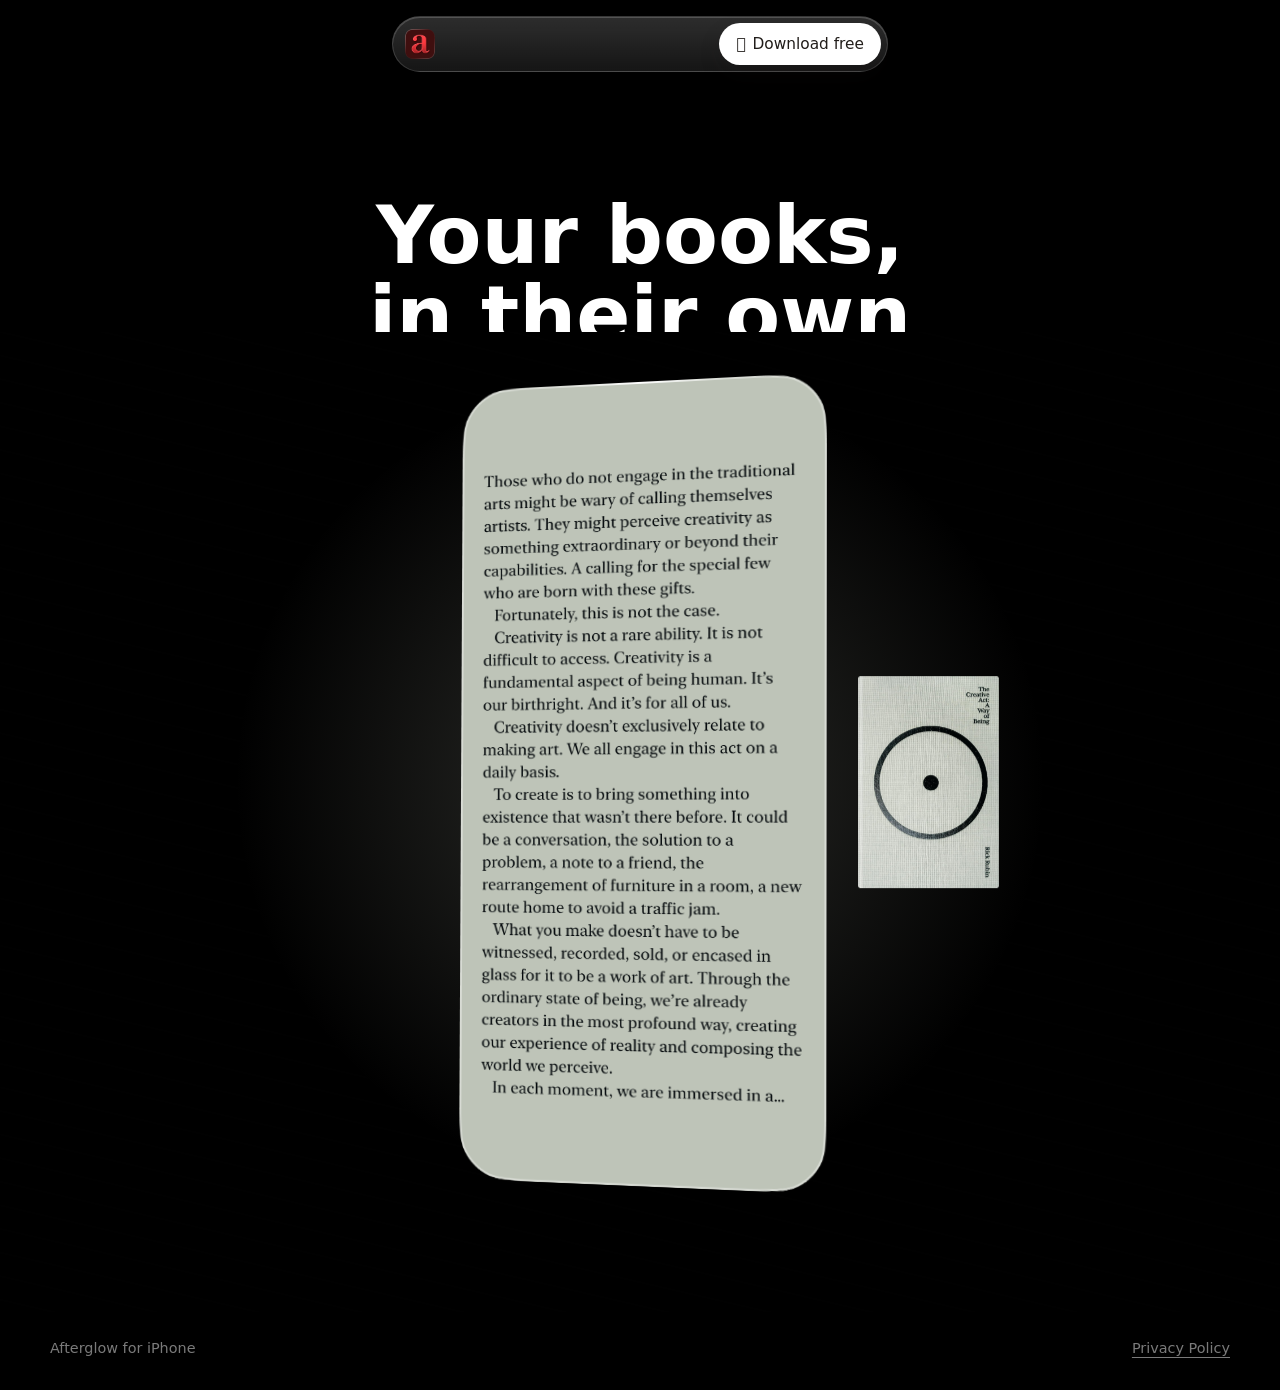
==== index.html @ 4fe456e9 "added some books" ====
<!doctype html>
<html lang="en">
  <head>
    <meta charset="utf-8">
    <meta name="viewport" content="width=device-width, initial-scale=1">
    <meta name="theme-color" content="#000000">
    <meta
      name="description"
      content="Afterglow is a private, native iOS EPUB reading app built for calm, focused reading."
    >
    <meta property="og:title" content="Afterglow">
    <meta
      property="og:description"
      content="A private, native iOS EPUB reader for calm, focused reading."
    >
    <meta property="og:type" content="website">
    <title>Afterglow - Download</title>
    <link rel="icon" href="/favicon/favicon.ico" sizes="any">
    <link rel="icon" href="/favicon/favicon.svg" type="image/svg+xml">
    <link rel="icon" href="/favicon/favicon-96x96.png" type="image/png" sizes="96x96">
    <link rel="apple-touch-icon" href="/favicon/apple-touch-icon.png">
    <link rel="manifest" href="/favicon/site.webmanifest">
    <link rel="preconnect" href="https://apps.apple.com">
    <link rel="stylesheet" href="styles.css">
  </head>
  <body class="temp-site">
    <main aria-label="Afterglow">
      <nav class="hero-tab" aria-label="Afterglow">
        <a class="hero-tab-icon" href="/" aria-label="Afterglow home">
          <img src="appicon.webp" alt="">
        </a>
        <a class="header-download hero-tab-download" href="https://apps.apple.com/us/app/afterglow-epub-reader/id6767642581" aria-label="Download Afterglow on the App Store">
          <span aria-hidden="true"></span>
          <span>Download free</span>
        </a>
      </nav>
      <section class="temp-main" aria-label="Download Afterglow">
        <div class="temp-app-lockup">
          <h1 class="temp-headline">Your books, in their own light.</h1>
          <p class="temp-subtitle">Afterglow shapes the reading atmosphere for each book, making stories feel distinct, tangible, and easier to return to.</p>
        </div>
      </section>

      <section class="reader-showcase" aria-label="Reading themes" data-reader-showcase>
        <div class="showcase-visual">
          <div class="device-aura" aria-hidden="true"></div>

          <div class="reader-device" data-reader-device></div>
          <div class="book-rail" aria-hidden="true" data-book-rail></div>
        </div>
      </section>
    </main>

    <footer class="site-footer temp-footer">
      <span>Afterglow for iPhone</span>
      <a href="privacy.html">Privacy Policy</a>
    </footer>
    <script src="books/catalog.js" defer></script>
    <script src="script.js" defer></script>
  </body>
</html>
---- styles.css ----
:root {
  color-scheme: light;
  --ink: #211d1a;
  --muted: #74685f;
  --paper: #fffaf1;
  --shell: color-mix(in srgb, #001c4a 78%, #000 22%);
  --page-fade-start: 760px;
  --page-fade-end: 1120px;
  --device-glow: rgb(97 135 210);
  --device-glow-soft: rgb(97 135 210 / 22%);
  --device-glow-core: rgb(97 135 210 / 32%);
  --site-ink: #fbf7ef;
  --site-muted: rgb(251 247 239 / 72%);
  --site-accent: #f0b878;
  --chrome-bg: rgb(31 27 39 / 46%);
  --chrome-border: rgb(255 255 255 / 18%);
  --chrome-shadow: rgb(0 0 0 / 28%);
  --brand-mark-bg: #c36f47;
  --line: rgb(54 44 35 / 14%);
  --accent: #c75f3a;
  --accent-2: #2f766d;
  --shadow: 0 28px 80px rgb(66 44 24 / 18%);
  --radius-ios: 46px;
  font-family:
    Inter, ui-sans-serif, system-ui, -apple-system, BlinkMacSystemFont, "SF Pro Display",
    "Segoe UI", sans-serif;
}

* {
  box-sizing: border-box;
}

html {
  min-width: 320px;
  background: #000;
}

body {
  min-height: 100vh;
  margin: 0;
  color: var(--site-ink);
  background:
    linear-gradient(
      180deg,
      var(--shell) 0,
      color-mix(in srgb, var(--shell) 86%, #000 14%) var(--page-fade-start),
      #000 var(--page-fade-end),
      #000 100%
    );
  transition: color 320ms ease;
}

a {
  color: inherit;
  text-decoration: none;
}

.page-shell {
  width: min(1180px, calc(100% - 32px));
  min-height: 100vh;
  margin: 0 auto;
  padding: 22px 0 28px;
}

.site-header {
  position: sticky;
  top: 16px;
  z-index: 20;
  display: flex;
  align-items: center;
  justify-content: space-between;
  width: min(620px, 100%);
  min-height: 58px;
  margin: 0 auto;
  padding: 6px 7px 6px 9px;
  border: 1px solid var(--chrome-border);
  border-radius: 999px;
  background:
    linear-gradient(180deg, rgb(255 255 255 / 18%), rgb(255 255 255 / 5%)),
    var(--chrome-bg);
  box-shadow:
    0 18px 48px var(--chrome-shadow),
    inset 0 1px 0 rgb(255 255 255 / 38%);
  transition: background-color 320ms ease, border-color 320ms ease, box-shadow 320ms ease;
  -webkit-backdrop-filter: blur(26px) saturate(1.35);
  backdrop-filter: blur(26px) saturate(1.35);
}

.brand,
.header-download,
.app-store-button {
  display: inline-flex;
  align-items: center;
}

.brand {
  display: grid;
  width: 38px;
  height: 38px;
  place-items: center;
  border-radius: 0;
}

.brand-logo {
  display: block;
  width: 24px;
  height: auto;
}

.header-download {
  gap: 7px;
  min-height: 42px;
  padding: 0 17px;
  border-radius: 999px;
  color: #211d1a;
  font-size: 0.96rem;
  font-weight: 500;
  background: #fff;
  box-shadow: 0 10px 22px rgb(33 29 26 / 14%);
}

.hero {
  display: grid;
  grid-template-columns: 1fr;
  justify-items: center;
  gap: clamp(54px, 8vw, 92px);
  min-height: calc(100vh - 96px);
  padding: clamp(58px, 9vh, 96px) 0 0;
  text-align: center;
}

.device-stage {
  position: relative;
  display: grid;
  isolation: isolate;
  width: min(960px, 100%);
  min-height: clamp(620px, 64vw, 780px);
  margin-bottom: clamp(26px, 5vw, 78px);
  place-items: start center;
  cursor: default;
  -webkit-user-select: none;
  user-select: none;
}

.phone-shadow {
  display: none;
}

.phone {
  position: relative;
  z-index: 2;
  width: min(430px, 84vw);
  aspect-ratio: 0.49;
  padding: 4px;
  border: 1px solid rgb(255 255 255 / 76%);
  border-radius: calc(var(--radius-ios) + 4px);
  background:
    linear-gradient(140deg, rgb(255 255 255 / 14%), rgb(255 255 255 / 30%)),
    linear-gradient(145deg, rgb(69 56 47 / 5%), rgb(255 255 255 / 40%));
  box-shadow: var(--shadow), inset 0 0 0 1px rgb(255 255 255 / 40%);
  cursor: default;
  -webkit-user-select: none;
  user-select: none;
}

.phone::before {
  position: absolute;
  top: 18px;
  left: 50%;
  z-index: 3;
  width: 94px;
  height: 27px;
  border-radius: 999px;
  background: rgb(24 22 21 / 0%);
  content: "";
  transform: translateX(-50%);
}

.phone-glass {
  position: relative;
  display: flex;
  flex-direction: column;
  height: 100%;
  overflow: hidden;
  border-radius: var(--radius-ios);
  background: var(--reader-bg, #001c4a);
  box-shadow: inset 0 0 0 1px rgb(54 44 35 / 10%);
  transition: background-color 320ms ease;
}

.reader-text p,
.site-footer p {
  margin: 0;
}

.reader-text {
  position: relative;
  min-height: 100%;
}

.reader-text p {
  position: absolute;
  inset: 70px 25px 80px;
  color: var(--reader-ink, #8fb9ff);
  font-family: ui-serif, Georgia, "Times New Roman", serif;
  font-size: .95rem;
  line-height: 1.7;
  transition: color 320ms ease;
  backface-visibility: hidden;
  will-change: opacity, transform, filter;
}

.reader-text .word {
  display: inline-block;
  white-space: nowrap;
}

.reader-text p.is-initial .word {
  opacity: 0;
  animation: wordFade 560ms cubic-bezier(0.2, 0.7, 0.2, 1) forwards;
}

.book-cover {
  position: absolute;
  right: -62px;
  bottom: -24px;
  z-index: 4;
  display: flex;
  flex-direction: column;
  justify-content: flex-end;
  width: 180px;
  aspect-ratio: 0.68;
  overflow: hidden;
  border-radius: 0;
  background:
    var(--cover-image, none) center / cover no-repeat,
    var(--cover-bg, #c9663d);
  box-shadow: 0 18px 38px rgb(41 31 25 / 36%);
  opacity: 0.98;
  transform: translate3d(0, 0, 0) scale(1);
  transform-origin: 50% 100%;
  filter: blur(0);
  backface-visibility: hidden;
  cursor: default;
  pointer-events: none;
  will-change: transform, opacity, filter;
  -webkit-user-select: none;
  user-select: none;
}

.cover-shine {
  position: absolute;
  inset: 0;
  background: rgb(255 255 255 / 10%);
  pointer-events: none;
}

.hero-copy {
  display: grid;
  justify-items: center;
  max-width: 610px;
}

h1 {
  max-width: 11ch;
  margin: 0;
  font-size: clamp(4rem, 8vw, 7.4rem);
  font-weight: 600;
  line-height: 0.9;
  letter-spacing: 0;
}

.hero-deck {
  max-width: 34rem;
  margin: 24px 0 0;
  color: var(--site-muted);
  font-size: clamp(1.08rem, 1.8vw, 1.24rem);
  line-height: 1.55;
}

.download-panel {
  display: flex;
  align-items: center;
  justify-content: center;
  max-width: 460px;
  margin-top: 28px;
}

.download-actions {
  display: flex;
  flex-wrap: wrap;
  align-items: center;
  justify-content: center;
  gap: 12px;
  min-width: 0;
}

.app-store-button {
  gap: 11px;
  min-height: 58px;
  padding: 0 18px;
  border-radius: 16px;
  color: #fffaf1;
  background: #211d1a;
  box-shadow: 0 12px 26px rgb(33 29 26 / 18%);
}

.app-store-button .apple {
  font-size: 1.7rem;
  line-height: 1;
}

.app-store-button small {
  display: block;
  color: rgb(255 250 241 / 74%);
  font-size: 0.68rem;
  font-weight: 600;
  line-height: 1;
}

.app-store-button span:last-child {
  font-size: 1.15rem;
  font-weight: 600;
  line-height: 1.08;
}

.faq {
  width: min(640px, 100%);
  margin: 0 auto;
  padding: clamp(128px, 16vw, 196px) 0 clamp(64px, 9vw, 104px);
}

.faq-heading {
  margin-bottom: clamp(28px, 4vw, 42px);
  text-align: center;
}

.faq h2 {
  max-width: none;
  margin: 0;
  color: var(--site-ink);
  font-size: clamp(3.1rem, 6vw, 4.35rem);
  font-weight: 400;
  line-height: 1;
  letter-spacing: 0;
}

.faq-list {
  display: grid;
}

.faq-list details {
  border-top: 1px solid color-mix(in srgb, var(--site-ink) 16%, transparent);
  overflow: hidden;
}

.faq-list details:last-child {
  border-bottom: 1px solid color-mix(in srgb, var(--site-ink) 16%, transparent);
}

.faq-list summary {
  position: relative;
  display: flex;
  align-items: center;
  min-height: 72px;
  padding: 20px 46px 20px 0;
  color: var(--site-ink);
  font-size: clamp(1.22rem, 2vw, 1.56rem);
  font-weight: 400;
  line-height: 1.2;
  cursor: pointer;
  list-style: none;
}

.faq-list summary::-webkit-details-marker {
  display: none;
}

.faq-list summary:focus-visible {
  outline: 2px solid var(--site-accent);
  outline-offset: 4px;
}

.faq-list summary::after {
  position: absolute;
  right: 2px;
  width: 9px;
  height: 9px;
  border-right: 1.5px solid currentColor;
  border-bottom: 1.5px solid currentColor;
  content: "";
  opacity: 0.58;
  transform: translateY(-1px) rotate(-45deg);
  transition: transform 180ms ease;
}

.faq-list details[open] summary::after {
  transform: translateY(-4px) rotate(45deg);
}

.faq-list details p {
  max-width: 64ch;
  margin: 0;
  padding: 0 46px 24px 0;
  color: var(--site-muted);
  font-size: 1rem;
  line-height: 1.6;
}

.qr-section {
  display: grid;
  place-items: center;
  padding: clamp(72px, 11vw, 126px) 0 clamp(82px, 12vw, 144px);
}

.qr-code {
  display: block;
  width: min(220px, 58vw);
  height: auto;
  padding: 12px;
  border-radius: 24px;
  background: #fff;
  box-shadow: 0 24px 70px rgb(0 0 0 / 42%);
}

.site-footer {
  display: flex;
  justify-content: space-between;
  gap: 16px;
  padding: 12px 0 0;
  color: var(--site-muted);
  font-size: 0.9rem;
}

.site-footer a {
  text-decoration: underline;
  text-underline-offset: 4px;
}

.temp-site {
  --showcase-bg: #f5d928;
  --showcase-ink: #092f49;
  --showcase-muted: rgb(9 47 73 / 66%);
  --reader-bg: #f7df42;
  --reader-ink: #0b2f46;
  --theme-glow: #b3c2a6;
  --site-muted: rgb(251 247 239 / 62%);
  min-height: 100vh;
  color: var(--site-ink);
  background: #000;
}

.temp-main {
  display: grid;
  position: relative;
  min-height: 100svh;
  overflow: hidden;
  place-items: start center;
}

.temp-app-lockup {
  position: relative;
  display: grid;
  justify-items: center;
  padding: clamp(164px, 21.5vh, 218px) 24px 0;
}

.hero-tab {
  position: sticky;
  top: 16px;
  z-index: 30;
  display: flex;
  align-items: center;
  justify-content: space-between;
  width: min(496px, calc(100% - 32px));
  min-height: 54px;
  margin: 16px auto -70px;
  padding: 6px;
  border: 1px solid rgb(255 255 255 / 14%);
  border-radius: 999px;
  background:
    linear-gradient(180deg, rgb(255 255 255 / 13%), rgb(255 255 255 / 3%)),
    rgb(22 22 22 / 68%);
  box-shadow:
    0 12px 34px rgb(0 0 0 / 26%),
    inset 0 1px 0 rgb(255 255 255 / 18%);
  -webkit-backdrop-filter: blur(24px) saturate(1.35);
  backdrop-filter: blur(24px) saturate(1.35);
}

.hero-tab-icon {
  display: grid;
  width: 42px;
  height: 42px;
  place-items: center;
  border-radius: 50%;
}

.hero-tab-icon img {
  display: block;
  width: 30px;
  height: 30px;
  border-radius: 23%;
}

.hero-tab-download {
  min-height: 42px;
  padding: 0 17px;
}

.temp-headline {
  max-width: 11ch;
  margin: 0;
  color: #fff;
  font-size: 80px;
  line-height: 1;
  text-align: center;
}

.temp-subtitle {
  max-width: 45ch;
  margin: 22px 0 0;
  color: rgb(255 255 255 / 64%);
  font-size: clamp(16px, 1.4vw, 20px);
  line-height: 1.5;
  text-align: center;
}

.temp-download {
  min-height: 44px;
  padding: 0 19px;
}

.temp-footer {
  width: min(1180px, calc(100% - 48px));
  margin: 0 auto;
  padding: 28px 0 34px;
  color: rgb(255 255 255 / 48%);
}

.reader-showcase {
  position: relative;
  min-height: max(980px, calc(100svh + 80px));
  overflow: visible;
  color: #f7f7f7;
  background: #000;
  margin-top: -570px;
}

.reader-showcase::before {
  position: absolute;
  inset: 0;
  background:
    repeating-linear-gradient(104deg, transparent 0 7px, rgb(0 0 0 / 2%) 8px, transparent 9px 17px),
    repeating-linear-gradient(13deg, transparent 0 11px, rgb(255 255 255 / 2%) 12px, transparent 13px 23px);
  content: "";
  opacity: .16;
  pointer-events: none;
  mix-blend-mode: screen;
}

.showcase-visual {
  position: absolute;
  inset: 0;
  perspective: 1500px;
}

.device-aura {
  position: absolute;
  top: 50%;
  left: 50%;
  width: clamp(560px, 64vw, 1040px);
  aspect-ratio: 1;
  border-radius: 48%;
  background: radial-gradient(ellipse at center, var(--theme-glow) 0%, transparent 70%);
  filter: none;
  opacity: .24;
  transform: translate(-50%, -50%);
  transition: background-color 900ms ease;
  will-change: background-color;
}

.reader-device {
  position: absolute;
  top: 50%;
  left: 50%;
  z-index: 2;
  width: clamp(250px, 29vw, 390px);
  aspect-ratio: 1074 / 2328;
  padding: 0;
  border: 0;
  background: transparent;
  box-shadow: none;
  transform: translate(-50%, -50%) rotateY(-10deg) rotateX(1deg) translateZ(0);
  transform-style: preserve-3d;
  transition: transform 700ms cubic-bezier(.22, 1, .36, 1);
}

.reader-image {
  position: absolute;
  inset: 0;
  display: block;
  width: 100%;
  height: 100%;
  object-fit: contain;
  opacity: 0;
  transform: translateZ(0);
  transition: opacity 580ms cubic-bezier(.22, 1, .36, 1);
  will-change: opacity, transform;
}

.reader-image[data-position="active"] {
  z-index: 2;
  opacity: 1;
  transform: translateZ(0);
}

.reader-image[data-position="exiting"] {
  z-index: 1;
  opacity: 0;
  transform: translateZ(0);
}

.book-rail {
  position: absolute;
  top: 50%;
  left: calc(50% + clamp(164px, 17vw, 225px));
  z-index: 4;
  width: clamp(90px, 11vw, 144px);
  aspect-ratio: .665;
  height: auto;
  margin: 0;
  isolation: isolate;
  overflow: visible;
  transform: translateY(-50%);
  filter: none;
}

@media (min-width: 901px) {
  .device-aura,
  .reader-device,
  .book-rail { top: calc(50% - 40px); }
}

.cover-choice {
  position: absolute;
  top: 0;
  left: 0;
  width: 100%;
  aspect-ratio: .665;
  padding: 0;
  overflow: hidden;
  border: 0;
  border-radius: 2px;
  background: transparent;
  cursor: default;
  filter: none;
  opacity: 0;
  visibility: hidden;
  transform: translate3d(0, 40%, 0);
  pointer-events: none;
  transition:
    transform 780ms cubic-bezier(.32, .72, 0, 1),
    opacity 700ms cubic-bezier(.22, 1, .36, 1);
  will-change: transform, opacity;
}

.cover-choice[data-position="active"] {
  z-index: 4;
  opacity: 1;
  visibility: visible;
  transform: translate3d(0, 0, 0);
  pointer-events: auto;
}

.cover-choice[data-position="entering"] {
  z-index: 4;
  opacity: 1;
  visibility: visible;
  transform: translate3d(0, 40%, 0);
  transition: transform 780ms cubic-bezier(.32, .72, 0, 1), opacity 180ms cubic-bezier(.22, 1, .36, 1);
}

.cover-choice[data-position="exiting"] {
  z-index: 1;
  opacity: 1;
  visibility: visible;
  transform: translate3d(0, 0, 0) scale(.94);
}

.cover-art {
  position: absolute;
  inset: 0;
  display: block;
  overflow: hidden;
  color: #fff;
  text-align: left;
  border-radius: 2px;
  box-shadow: 0 24px 54px rgb(0 0 0 / 48%);
}

.cover-art::after {
  position: absolute;
  inset: 0;
  box-shadow: inset 1px 0 rgb(255 255 255 / 22%), inset -1px 0 rgb(0 0 0 / 12%);
  content: "";
}

.cover-art--image { background: var(--cover-image) center / cover no-repeat; }

@media (prefers-reduced-motion: reduce) {
  *,
  *::before,
  *::after {
    scroll-behavior: auto !important;
    transition-duration: 0.01ms !important;
    animation-duration: 0.01ms !important;
    animation-iteration-count: 1 !important;
  }
}

@media (max-width: 900px) {
  .page-shell {
    width: min(100% - 24px, 680px);
    padding-top: 12px;
  }

  .hero {
    gap: 52px;
    padding-top: 52px;
  }

  .device-stage {
    min-height: 670px;
    place-items: start center;
  }

  h1 {
    max-width: 10ch;
  }

  .faq h2 {
    max-width: none;
  }

  .reader-showcase {
    min-height: auto;
    margin-top: -240px;
  }

  .showcase-visual {
    position: relative;
    inset: auto;
    min-height: 760px;
  }

  .reader-device { width: clamp(236px, 44vw, 320px); }
  .device-aura,
  .reader-device,
  .book-rail { top: 50%; }
  .book-rail {
    left: calc(50% + clamp(126px, 23vw, 172px));
    width: clamp(90px, 15vw, 122px);
  }
}

@media (max-width: 560px) {
  .hero-tab {
    top: 10px;
    width: calc(100% - 24px);
    margin-top: 10px;
    margin-bottom: -64px;
  }

  .site-header {
    top: 10px;
    min-height: 54px;
    width: min(100%, 360px);
  }

  .header-download {
    min-height: 38px;
    padding: 0 13px;
    font-size: 0.9rem;
  }

  .hero {
    min-height: auto;
    gap: 46px;
    padding-top: 46px;
  }

  h1 {
    font-size: clamp(3.05rem, 15.5vw, 4.15rem);
  }

  .hero-deck {
    margin-top: 20px;
  }

  .download-panel {
    max-width: 100%;
  }

  .download-actions {
    width: 100%;
  }

  .app-store-button {
    min-height: 54px;
  }

  .device-stage {
    min-height: 710px;
    margin-bottom: 34px;
  }

  .qr-code {
    width: min(200px, 64vw);
  }

  .phone {
    width: min(342px, 92vw);
  }

  .book-cover {
    right: -24px;
    bottom: 28px;
    width: 142px;
  }

  .reader-text p {
    font-size: 1.08rem;
  }

  .faq-list summary {
    min-height: 58px;
    padding: 16px 34px 16px 0;
  }

  .faq-list summary::after {
    right: 2px;
  }

  .faq-list details p {
    padding: 0 34px 20px 0;
  }

  .site-footer {
    flex-direction: column;
  }

  .temp-app-lockup {
    padding-top: 148px;
  }

  .temp-headline {
    font-size: clamp(2.6rem, 12vw, 3.65rem);
  }

  .temp-subtitle {
    max-width: 34ch;
    margin-top: 18px;
    font-size: 1rem;
  }

  .reader-showcase { margin-top: -340px; }
  .showcase-visual { min-height: 690px; padding: 18px 8px 64px; }
  .reader-device { width: clamp(210px, 63vw, 270px); transform: translate(-50%, -50%) rotateY(-4deg); }
  .book-rail { left: calc(50% + clamp(96px, 29vw, 120px)); width: clamp(68px, 22vw, 90px); }
  .temp-footer { width: calc(100% - 32px); }
}
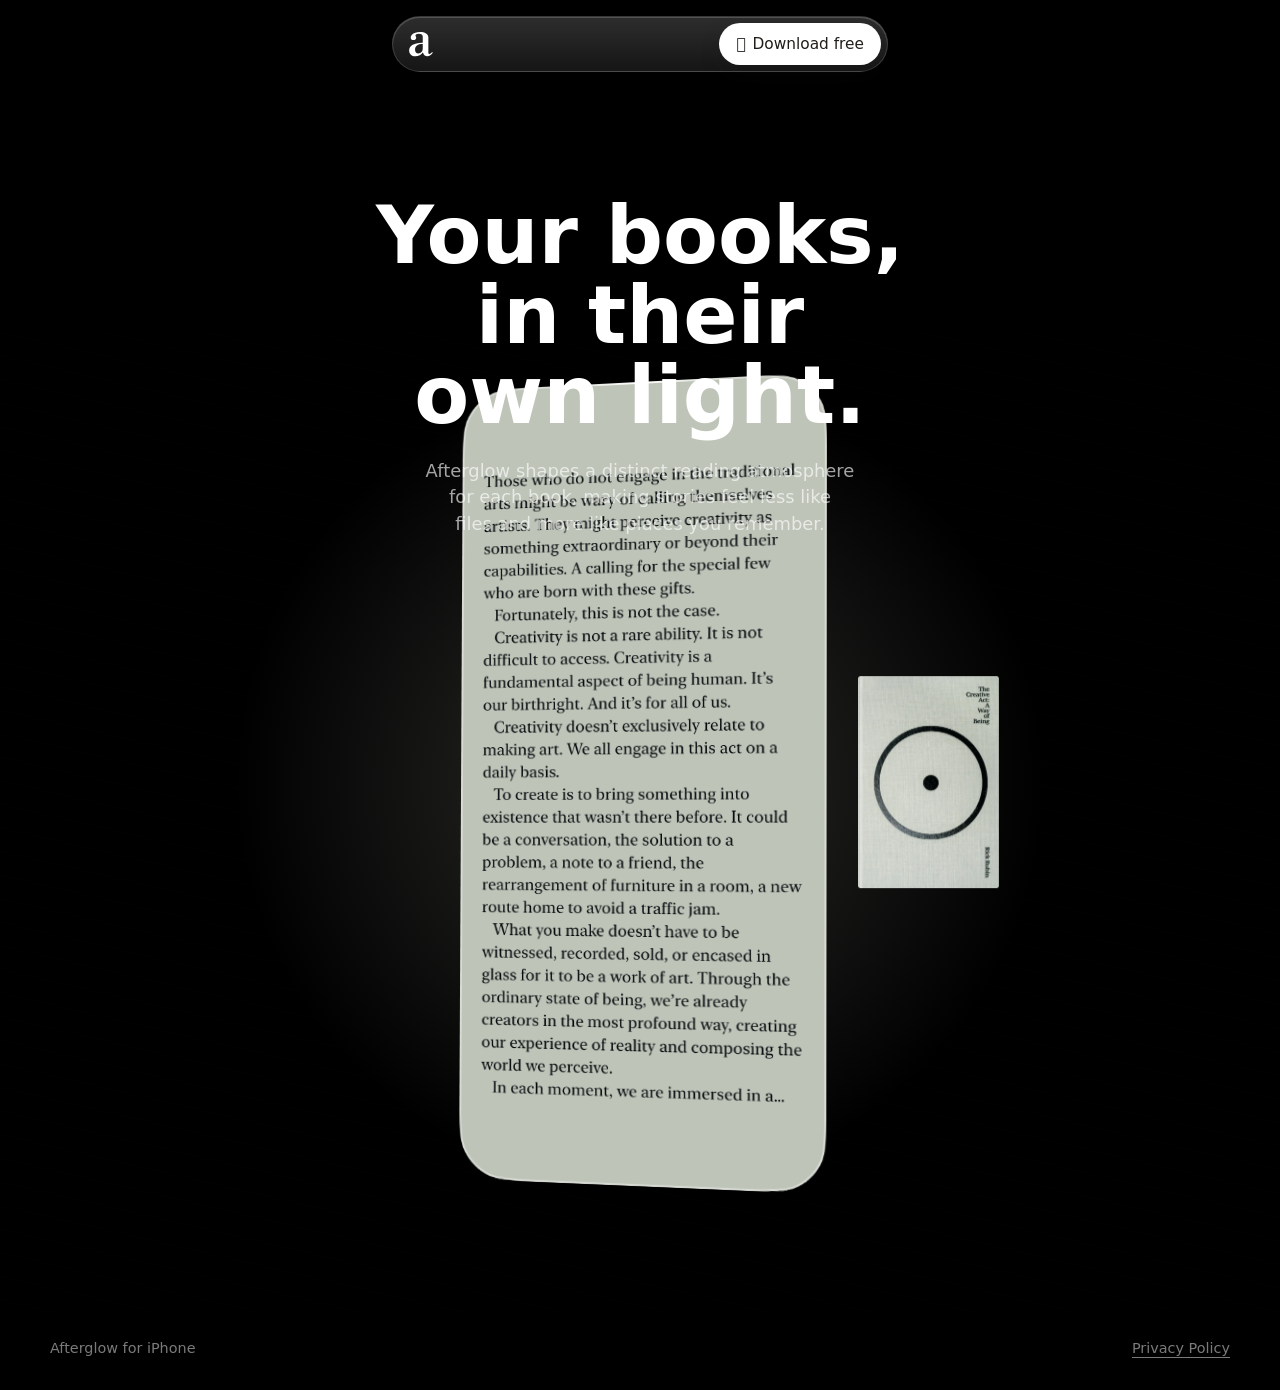
==== commit 28c8ae47: "Cleaned up performance" ====
--- a/index.html
+++ b/index.html
@@ -27,7 +27,7 @@
     <main aria-label="Afterglow">
       <nav class="hero-tab" aria-label="Afterglow">
         <a class="hero-tab-icon" href="/" aria-label="Afterglow home">
-          <img src="appicon.webp" alt="">
+          <img src="header-logo.svg" alt="" width="328" height="328" decoding="async">
         </a>
         <a class="header-download hero-tab-download" href="https://apps.apple.com/us/app/afterglow-epub-reader/id6767642581" aria-label="Download Afterglow on the App Store">
           <span aria-hidden="true"></span>
@@ -37,7 +37,7 @@
       <section class="temp-main" aria-label="Download Afterglow">
         <div class="temp-app-lockup">
           <h1 class="temp-headline">Your books, in their own light.</h1>
-          <p class="temp-subtitle">Afterglow shapes the reading atmosphere for each book, making stories feel distinct, tangible, and easier to return to.</p>
+          <p class="temp-subtitle">Afterglow shapes a distinct reading atmosphere for each book, making stories feel less like files and more like places you remember. </p>
         </div>
       </section>
 
--- a/styles.css
+++ b/styles.css
@@ -32,6 +32,7 @@
 
 html {
   min-width: 320px;
+  overflow-x: clip;
   background: #000;
 }
 
@@ -446,6 +447,7 @@
   --theme-glow: #b3c2a6;
   --site-muted: rgb(251 247 239 / 62%);
   min-height: 100vh;
+  overflow-x: clip;
   color: var(--site-ink);
   background: #000;
 }
@@ -454,12 +456,13 @@
   display: grid;
   position: relative;
   min-height: 100svh;
-  overflow: hidden;
+  overflow: visible;
   place-items: start center;
 }
 
 .temp-app-lockup {
   position: relative;
+  z-index: 5;
   display: grid;
   justify-items: center;
   padding: clamp(164px, 21.5vh, 218px) 24px 0;
@@ -498,8 +501,8 @@
 
 .hero-tab-icon img {
   display: block;
-  width: 30px;
-  height: 30px;
+  width: 28px;
+  height: 28px;
   border-radius: 23%;
 }
 
@@ -515,15 +518,17 @@
   font-size: 80px;
   line-height: 1;
   text-align: center;
+  text-wrap: balance;
 }
 
 .temp-subtitle {
-  max-width: 45ch;
+  max-width: 50ch;
   margin: 22px 0 0;
   color: rgb(255 255 255 / 64%);
   font-size: clamp(16px, 1.4vw, 20px);
   line-height: 1.5;
   text-align: center;
+  text-wrap: balance;
 }
 
 .temp-download {
@@ -745,13 +750,17 @@
 
   .reader-showcase {
     min-height: auto;
-    margin-top: -240px;
+    margin-top: clamp(56px, 8vw, 84px);
+  }
+
+  .temp-main {
+    min-height: auto;
   }
 
   .showcase-visual {
     position: relative;
     inset: auto;
-    min-height: 760px;
+    min-height: clamp(680px, 90svh, 760px);
   }
 
   .reader-device { width: clamp(236px, 44vw, 320px); }
@@ -851,22 +860,26 @@
   }
 
   .temp-app-lockup {
-    padding-top: 148px;
+    padding: clamp(132px, 18svh, 152px) 20px 0;
   }
 
   .temp-headline {
-    font-size: clamp(2.6rem, 12vw, 3.65rem);
+    max-width: 10ch;
+    font-size: clamp(2.7rem, 13.25vw, 3.65rem);
+    line-height: .96;
+    letter-spacing: -.025em;
   }
 
   .temp-subtitle {
-    max-width: 34ch;
-    margin-top: 18px;
-    font-size: 1rem;
-  }
-
-  .reader-showcase { margin-top: -340px; }
-  .showcase-visual { min-height: 690px; padding: 18px 8px 64px; }
+    max-width: 40ch;
+    margin-top: 20px;
+    font-size: clamp(.96rem, 4.1vw, 1.05rem);
+    line-height: 1.48;
+  }
+
+  .reader-showcase { margin-top: clamp(48px, 14vw, 68px); }
+  .showcase-visual { min-height: clamp(600px, 79svh, 680px); padding: 18px 8px 64px; }
   .reader-device { width: clamp(210px, 63vw, 270px); transform: translate(-50%, -50%) rotateY(-4deg); }
-  .book-rail { left: calc(50% + clamp(96px, 29vw, 120px)); width: clamp(68px, 22vw, 90px); }
+  .book-rail { left: calc(50% + clamp(86px, 27vw, 112px)); width: clamp(68px, 22vw, 90px); }
   .temp-footer { width: calc(100% - 32px); }
 }
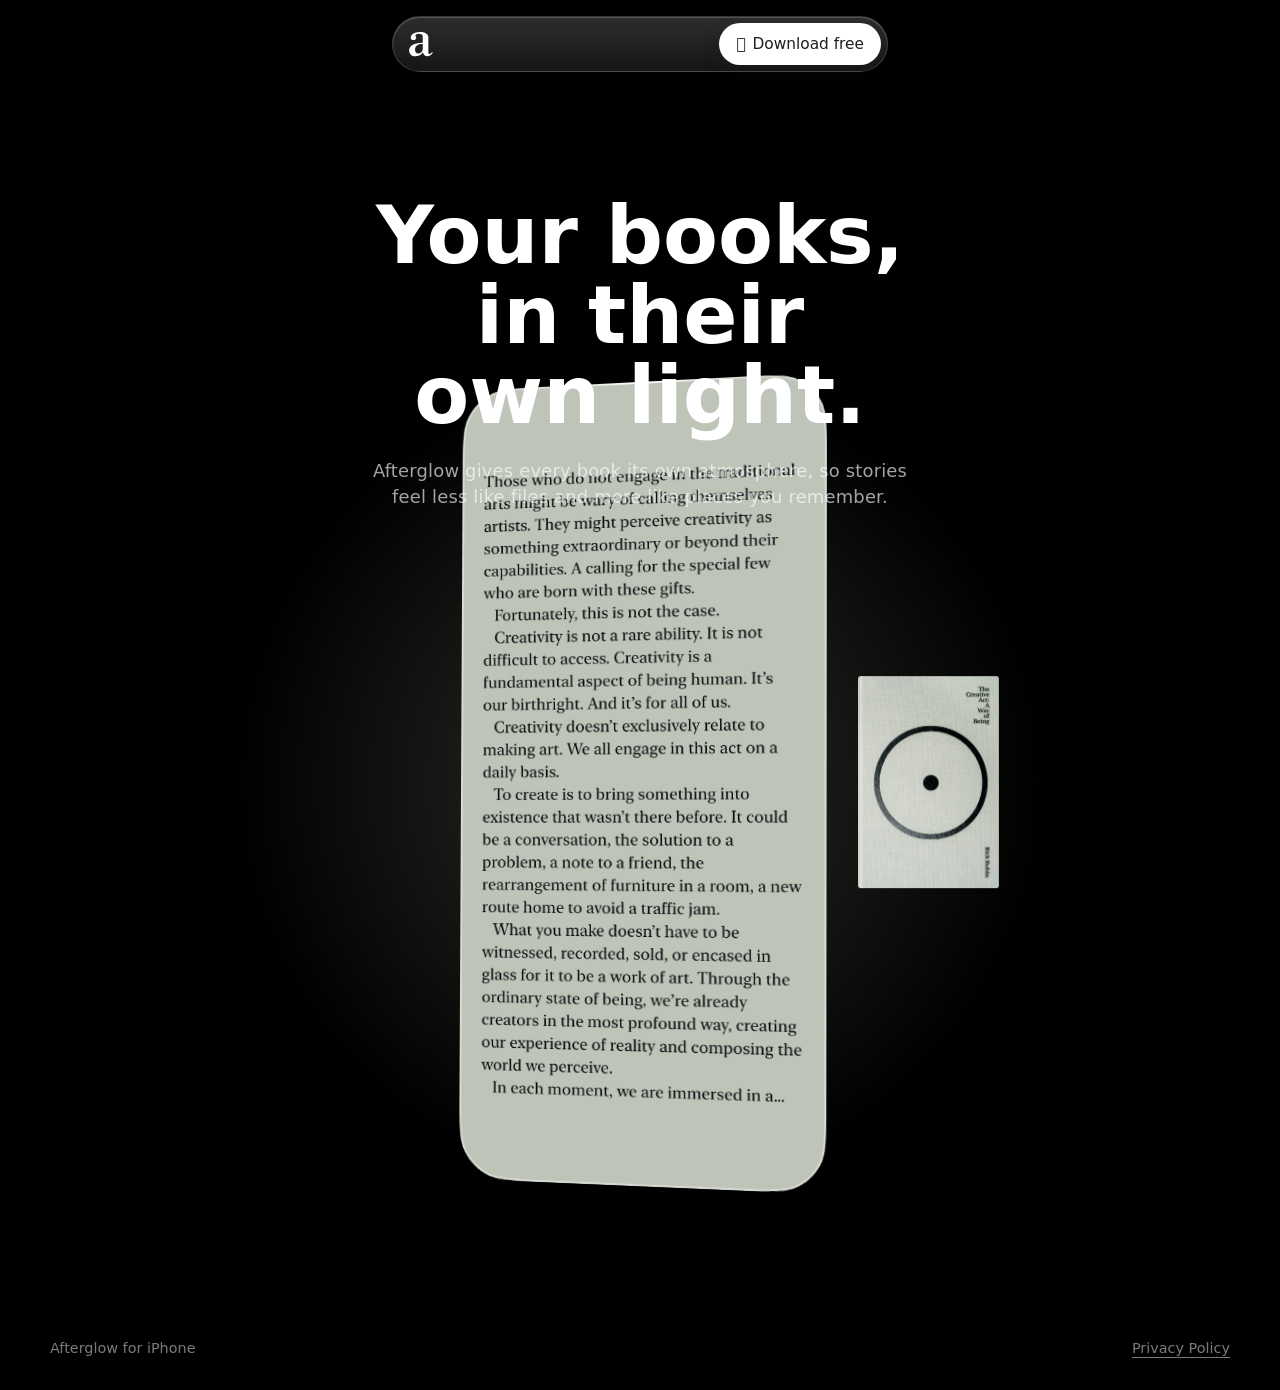
==== commit 086da1f6: "refined subtitle" ====
--- a/index.html
+++ b/index.html
@@ -37,7 +37,7 @@
       <section class="temp-main" aria-label="Download Afterglow">
         <div class="temp-app-lockup">
           <h1 class="temp-headline">Your books, in their own light.</h1>
-          <p class="temp-subtitle">Afterglow shapes a distinct reading atmosphere for each book, making stories feel less like files and more like places you remember. </p>
+          <p class="temp-subtitle">Afterglow gives every book its own atmosphere, so stories feel less like files and more like places you remember.</p>
         </div>
       </section>
 
--- a/styles.css
+++ b/styles.css
@@ -522,11 +522,12 @@
 }
 
 .temp-subtitle {
-  max-width: 50ch;
+  max-width: 60ch;
   margin: 22px 0 0;
   color: rgb(255 255 255 / 64%);
   font-size: clamp(16px, 1.4vw, 20px);
   line-height: 1.5;
+  letter-spacing: .19px;
   text-align: center;
   text-wrap: balance;
 }
@@ -871,10 +872,11 @@
   }
 
   .temp-subtitle {
-    max-width: 40ch;
+    max-width: 60ch;
     margin-top: 20px;
     font-size: clamp(.96rem, 4.1vw, 1.05rem);
     line-height: 1.48;
+    letter-spacing: .19px;
   }
 
   .reader-showcase { margin-top: clamp(48px, 14vw, 68px); }
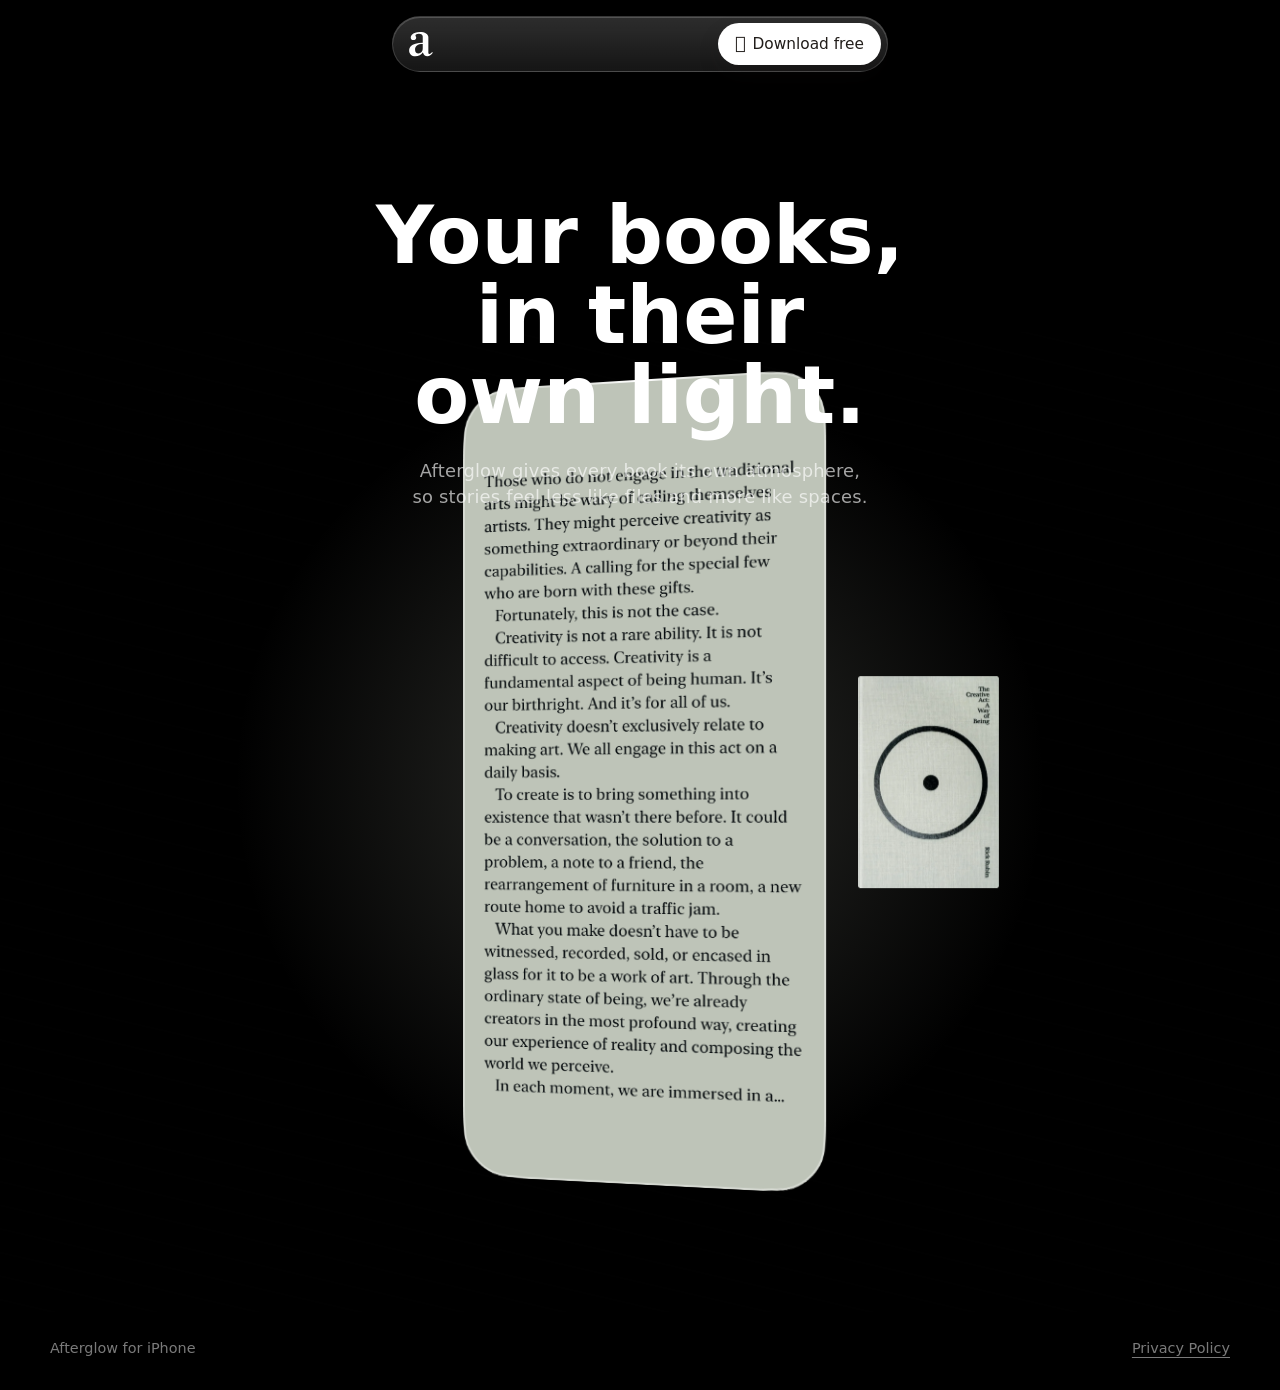
==== commit 9da0cb1a: "refinements" ====
--- a/index.html
+++ b/index.html
@@ -37,7 +37,7 @@
       <section class="temp-main" aria-label="Download Afterglow">
         <div class="temp-app-lockup">
           <h1 class="temp-headline">Your books, in their own light.</h1>
-          <p class="temp-subtitle">Afterglow gives every book its own atmosphere, so stories feel less like files and more like places you remember.</p>
+          <p class="temp-subtitle">Afterglow gives every book its own atmosphere, so stories feel less like files and more like spaces.</p>
         </div>
       </section>
 
--- a/styles.css
+++ b/styles.css
@@ -511,6 +511,11 @@
   padding: 0 17px;
 }
 
+.hero-tab-download > span[aria-hidden="true"] {
+  font-size: 1.14em;
+  line-height: 1;
+}
+
 .temp-headline {
   max-width: 11ch;
   margin: 0;
@@ -597,7 +602,7 @@
   border: 0;
   background: transparent;
   box-shadow: none;
-  transform: translate(-50%, -50%) rotateY(-10deg) rotateX(1deg) translateZ(0);
+  transform: translate(-50%, -50%) rotateY(-12deg) translateZ(0);
   transform-style: preserve-3d;
   transition: transform 700ms cubic-bezier(.22, 1, .36, 1);
 }
@@ -858,6 +863,8 @@
 
   .site-footer {
     flex-direction: column;
+    align-items: center;
+    text-align: center;
   }
 
   .temp-app-lockup {
@@ -880,8 +887,15 @@
   }
 
   .reader-showcase { margin-top: clamp(48px, 14vw, 68px); }
-  .showcase-visual { min-height: clamp(600px, 79svh, 680px); padding: 18px 8px 64px; }
-  .reader-device { width: clamp(210px, 63vw, 270px); transform: translate(-50%, -50%) rotateY(-4deg); }
+  .showcase-visual {
+    --mobile-composition-shift: clamp(-34px, -8vw, -26px);
+    min-height: clamp(600px, 79svh, 680px);
+    padding: 18px 8px 64px;
+  }
+  .device-aura,
+  .reader-device,
+  .book-rail { margin-left: var(--mobile-composition-shift); }
+  .reader-device { width: clamp(210px, 63vw, 270px); transform: translate(-50%, -50%); }
   .book-rail { left: calc(50% + clamp(86px, 27vw, 112px)); width: clamp(68px, 22vw, 90px); }
   .temp-footer { width: calc(100% - 32px); }
 }
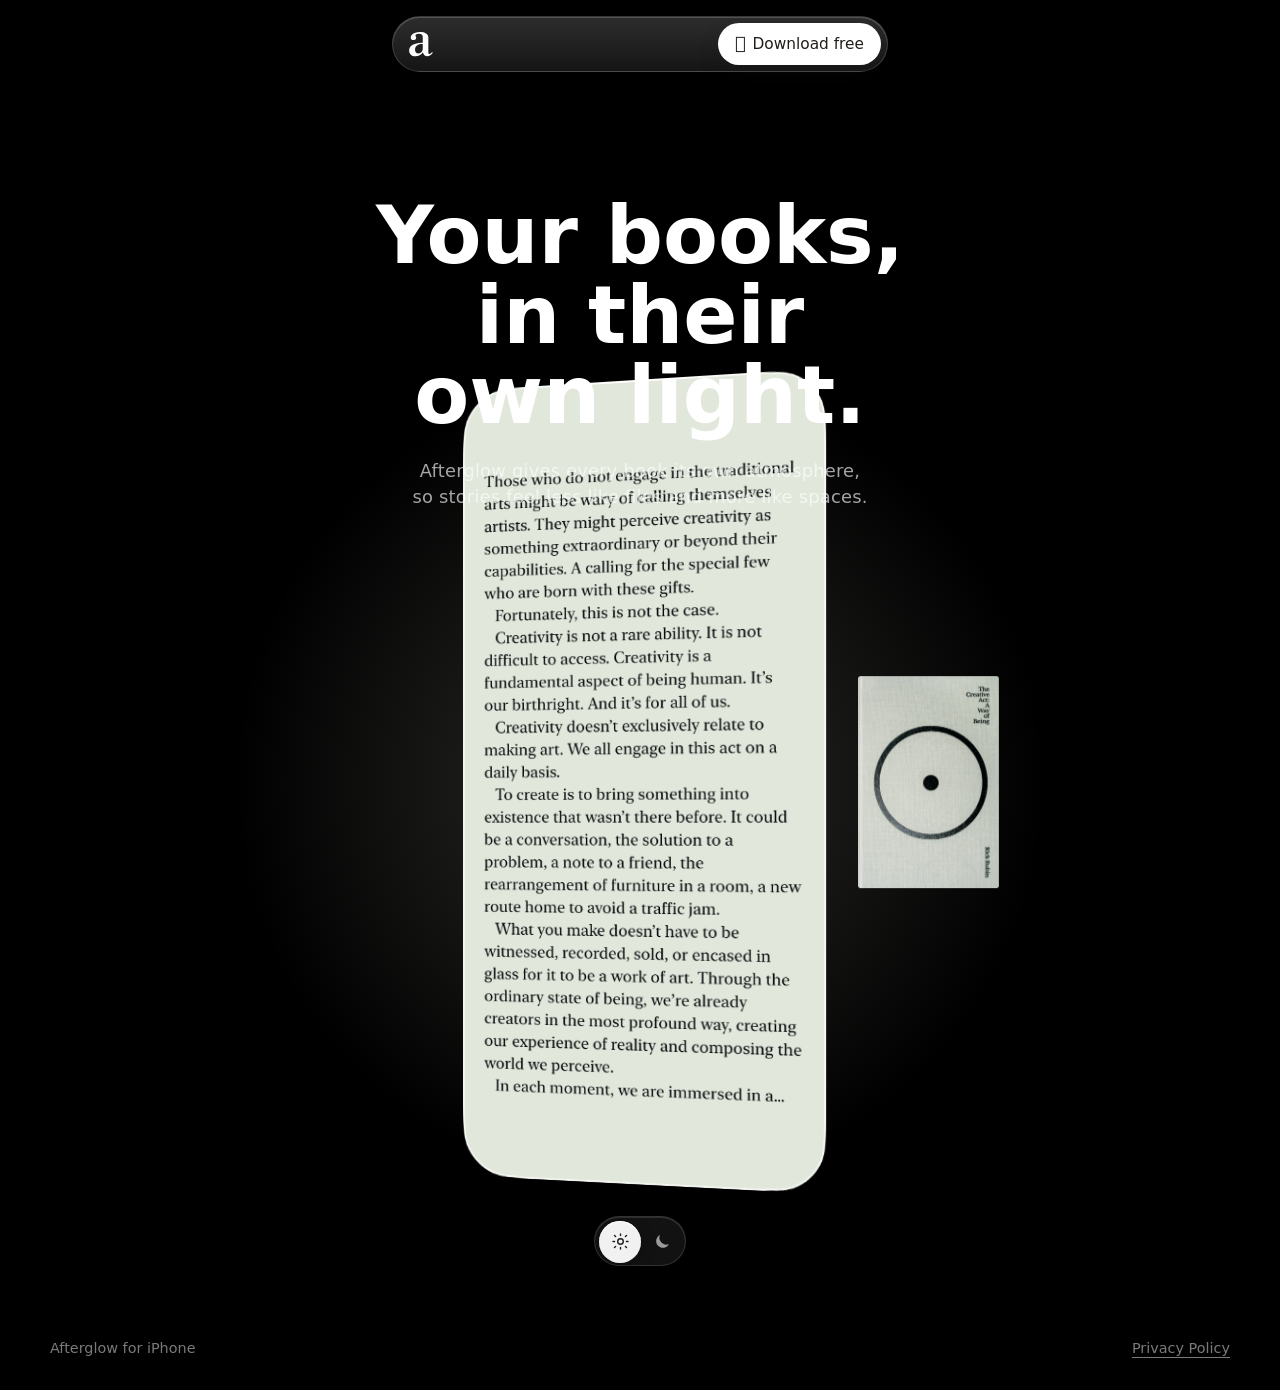
==== commit 25a8650c: "Added light/dark mode switch to preview" ====
--- a/index.html
+++ b/index.html
@@ -15,9 +15,10 @@
     >
     <meta property="og:type" content="website">
     <title>Afterglow - Download</title>
-    <link rel="icon" href="/favicon/favicon.ico" sizes="any">
-    <link rel="icon" href="/favicon/favicon.svg" type="image/svg+xml">
-    <link rel="icon" href="/favicon/favicon-96x96.png" type="image/png" sizes="96x96">
+    <link rel="icon" href="/favicon/favicon.ico" sizes="any" media="(prefers-color-scheme: light)">
+    <link rel="icon" href="/favicon/favicon.svg" type="image/svg+xml" media="(prefers-color-scheme: light)">
+    <link rel="icon" href="/favicon/favicon-white.svg" type="image/svg+xml" media="(prefers-color-scheme: dark)">
+    <link rel="icon" href="/favicon/favicon-96x96.png" type="image/png" sizes="96x96" media="(prefers-color-scheme: light)">
     <link rel="apple-touch-icon" href="/favicon/apple-touch-icon.png">
     <link rel="manifest" href="/favicon/site.webmanifest">
     <link rel="preconnect" href="https://apps.apple.com">
@@ -47,6 +48,21 @@
 
           <div class="reader-device" data-reader-device></div>
           <div class="book-rail" aria-hidden="true" data-book-rail></div>
+
+          <div class="reader-theme-toggle" role="group" aria-label="Reader appearance">
+            <span class="reader-theme-thumb" aria-hidden="true"></span>
+            <button class="reader-theme-option" type="button" data-reader-theme="light" aria-label="Use light reader" aria-pressed="true">
+              <svg viewBox="0 0 24 24" aria-hidden="true">
+                <circle cx="12" cy="12" r="3.5"></circle>
+                <path d="M12 2.5v2M12 19.5v2M4.4 4.4l1.4 1.4M18.2 18.2l1.4 1.4M2.5 12h2M19.5 12h2M4.4 19.6l1.4-1.4M18.2 5.8l1.4-1.4"></path>
+              </svg>
+            </button>
+            <button class="reader-theme-option" type="button" data-reader-theme="dark" aria-label="Use dark reader" aria-pressed="false">
+              <svg viewBox="0 0 24 24" aria-hidden="true">
+                <path d="M20.2 15.1A8.5 8.5 0 0 1 8.9 3.8a8.5 8.5 0 1 0 11.3 11.3Z"></path>
+              </svg>
+            </button>
+          </div>
         </div>
       </section>
     </main>
--- a/styles.css
+++ b/styles.css
@@ -607,7 +607,27 @@
   transition: transform 700ms cubic-bezier(.22, 1, .36, 1);
 }
 
-.reader-image {
+.reader-frame {
+  position: absolute;
+  inset: 0;
+  object-fit: contain;
+  opacity: 0;
+  transform: translateZ(0);
+  transition: opacity 580ms cubic-bezier(.22, 1, .36, 1);
+  will-change: opacity;
+}
+
+.reader-frame[data-position="active"] {
+  z-index: 2;
+  opacity: 1;
+}
+
+.reader-frame[data-position="exiting"] {
+  z-index: 1;
+  opacity: 0;
+}
+
+.reader-theme-image {
   position: absolute;
   inset: 0;
   display: block;
@@ -616,20 +636,13 @@
   object-fit: contain;
   opacity: 0;
   transform: translateZ(0);
-  transition: opacity 580ms cubic-bezier(.22, 1, .36, 1);
-  will-change: opacity, transform;
-}
-
-.reader-image[data-position="active"] {
-  z-index: 2;
+  transition: opacity 620ms cubic-bezier(.22, 1, .36, 1);
+  will-change: opacity;
+}
+
+.reader-showcase:not([data-reader-theme="dark"]) .reader-theme-image[data-theme="light"],
+.reader-showcase[data-reader-theme="dark"] .reader-theme-image[data-theme="dark"] {
   opacity: 1;
-  transform: translateZ(0);
-}
-
-.reader-image[data-position="exiting"] {
-  z-index: 1;
-  opacity: 0;
-  transform: translateZ(0);
 }
 
 .book-rail {
@@ -719,6 +732,93 @@
 
 .cover-art--image { background: var(--cover-image) center / cover no-repeat; }
 
+.reader-theme-toggle {
+  position: absolute;
+  top: calc(50% + clamp(303px, calc(31.4vw + 32px), 454px) - 40px);
+  left: 50%;
+  z-index: 8;
+  display: grid;
+  grid-template-columns: repeat(2, 42px);
+  width: 92px;
+  height: 50px;
+  padding: 4px;
+  border: 1px solid rgb(255 255 255 / 14%);
+  border-radius: 999px;
+  background: rgb(28 28 30 / 66%);
+  box-shadow:
+    0 14px 34px rgb(0 0 0 / 34%),
+    inset 0 1px 0 rgb(255 255 255 / 12%);
+  transform: translateX(-50%) translateZ(0);
+  -webkit-backdrop-filter: blur(18px) saturate(1.45);
+  backdrop-filter: blur(18px) saturate(1.45);
+  -webkit-tap-highlight-color: transparent;
+}
+
+.reader-theme-thumb {
+  position: absolute;
+  top: 4px;
+  left: 4px;
+  width: 42px;
+  height: 42px;
+  border-radius: 50%;
+  background: rgb(255 255 255 / 94%);
+  box-shadow:
+    0 5px 15px rgb(0 0 0 / 26%),
+    inset 0 1px 0 #fff;
+  transform: translate3d(0, 0, 0);
+  transition: transform 520ms cubic-bezier(.2, .9, .25, 1);
+  will-change: transform;
+}
+
+.reader-showcase[data-reader-theme="dark"] .reader-theme-thumb {
+  transform: translate3d(42px, 0, 0);
+}
+
+.reader-theme-option {
+  position: relative;
+  z-index: 1;
+  display: grid;
+  width: 42px;
+  height: 42px;
+  padding: 0;
+  place-items: center;
+  border: 0;
+  border-radius: 50%;
+  color: rgb(255 255 255 / 58%);
+  background: transparent;
+  cursor: pointer;
+  transition: color 300ms ease, transform 180ms ease;
+}
+
+.reader-theme-option[aria-pressed="true"] {
+  color: #202023;
+}
+
+.reader-theme-option:active {
+  transform: scale(.9);
+}
+
+.reader-theme-option:focus-visible {
+  outline: 2px solid #fff;
+  outline-offset: 3px;
+}
+
+.reader-theme-option svg {
+  width: 19px;
+  height: 19px;
+  overflow: visible;
+  fill: none;
+  stroke: currentColor;
+  stroke-linecap: round;
+  stroke-linejoin: round;
+  stroke-width: 1.8;
+}
+
+.reader-theme-option[data-reader-theme="dark"] svg {
+  fill: currentColor;
+  stroke: none;
+}
+
 @media (prefers-reduced-motion: reduce) {
   *,
   *::before,
@@ -777,6 +877,10 @@
     left: calc(50% + clamp(126px, 23vw, 172px));
     width: clamp(90px, 15vw, 122px);
   }
+
+  .reader-theme-toggle {
+    top: calc(50% + clamp(282px, calc(47.65vw + 26px), 373px));
+  }
 }
 
 @media (max-width: 560px) {
@@ -897,5 +1001,9 @@
   .book-rail { margin-left: var(--mobile-composition-shift); }
   .reader-device { width: clamp(210px, 63vw, 270px); transform: translate(-50%, -50%); }
   .book-rail { left: calc(50% + clamp(86px, 27vw, 112px)); width: clamp(68px, 22vw, 90px); }
+  .reader-theme-toggle {
+    top: calc(50% + clamp(251px, calc(68.2vw + 24px), 316px));
+    margin-left: var(--mobile-composition-shift);
+  }
   .temp-footer { width: calc(100% - 32px); }
 }
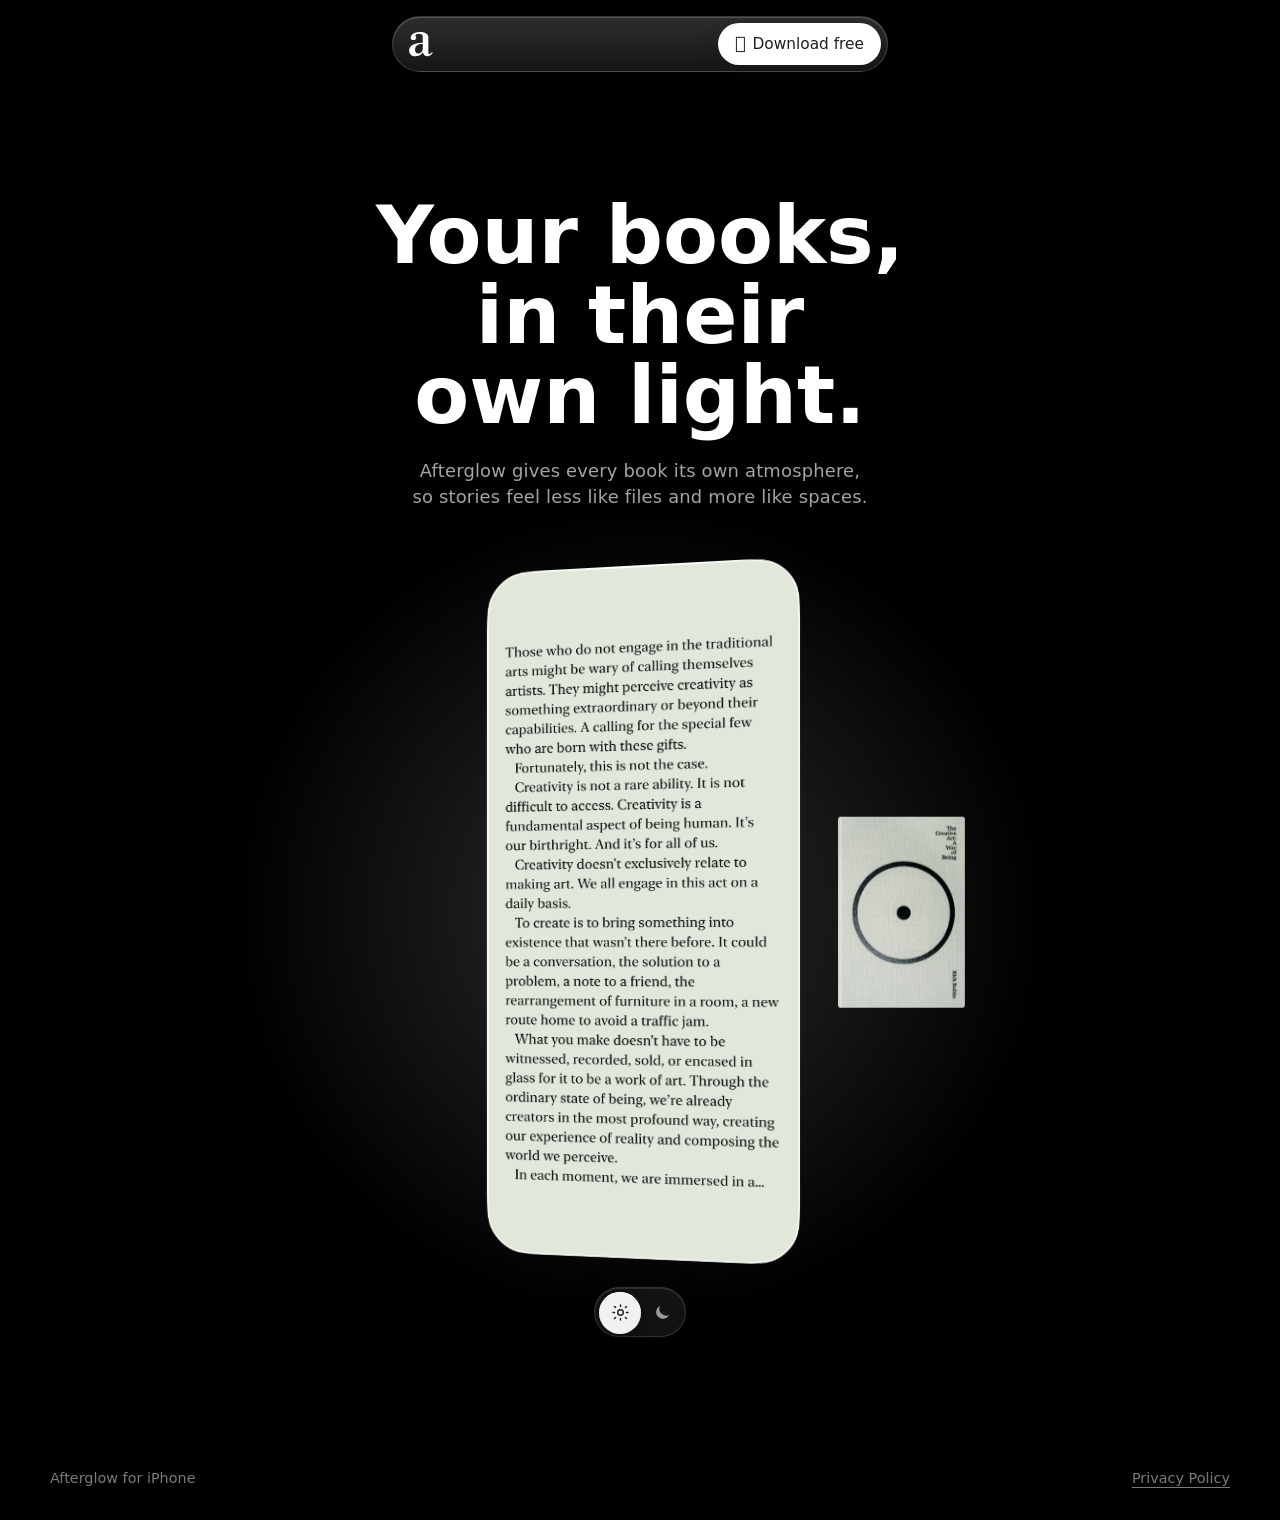
==== commit f684c2b6: "optimized preview size" ====
--- a/index.html
+++ b/index.html
@@ -49,20 +49,20 @@
           <div class="reader-device" data-reader-device></div>
           <div class="book-rail" aria-hidden="true" data-book-rail></div>
 
-          <div class="reader-theme-toggle" role="group" aria-label="Reader appearance">
+          <button class="reader-theme-toggle" type="button" data-reader-theme-toggle aria-label="Switch to dark reader">
             <span class="reader-theme-thumb" aria-hidden="true"></span>
-            <button class="reader-theme-option" type="button" data-reader-theme="light" aria-label="Use light reader" aria-pressed="true">
+            <span class="reader-theme-option" data-reader-theme="light" aria-hidden="true">
               <svg viewBox="0 0 24 24" aria-hidden="true">
                 <circle cx="12" cy="12" r="3.5"></circle>
                 <path d="M12 2.5v2M12 19.5v2M4.4 4.4l1.4 1.4M18.2 18.2l1.4 1.4M2.5 12h2M19.5 12h2M4.4 19.6l1.4-1.4M18.2 5.8l1.4-1.4"></path>
               </svg>
-            </button>
-            <button class="reader-theme-option" type="button" data-reader-theme="dark" aria-label="Use dark reader" aria-pressed="false">
+            </span>
+            <span class="reader-theme-option" data-reader-theme="dark" aria-hidden="true">
               <svg viewBox="0 0 24 24" aria-hidden="true">
                 <path d="M20.2 15.1A8.5 8.5 0 0 1 8.9 3.8a8.5 8.5 0 1 0 11.3 11.3Z"></path>
               </svg>
-            </button>
-          </div>
+            </span>
+          </button>
         </div>
       </section>
     </main>
--- a/styles.css
+++ b/styles.css
@@ -555,7 +555,7 @@
   overflow: visible;
   color: #f7f7f7;
   background: #000;
-  margin-top: -570px;
+  margin-top: max(-570px, calc(460px - 100svh));
 }
 
 .reader-showcase::before {
@@ -596,7 +596,7 @@
   top: 50%;
   left: 50%;
   z-index: 2;
-  width: clamp(250px, 29vw, 390px);
+  width: clamp(310px, 25vw, 342px);
   aspect-ratio: 1074 / 2328;
   padding: 0;
   border: 0;
@@ -648,9 +648,9 @@
 .book-rail {
   position: absolute;
   top: 50%;
-  left: calc(50% + clamp(164px, 17vw, 225px));
+  left: calc(50% + clamp(164px, 15.5vw, 202px));
   z-index: 4;
-  width: clamp(90px, 11vw, 144px);
+  width: clamp(120px, 9.9vw, 129px);
   aspect-ratio: .665;
   height: auto;
   margin: 0;
@@ -734,7 +734,7 @@
 
 .reader-theme-toggle {
   position: absolute;
-  top: calc(50% + clamp(303px, calc(31.4vw + 32px), 454px) - 40px);
+  top: calc(50% + clamp(364px, calc(27.1vw + 28px), 399px) - 40px);
   left: 50%;
   z-index: 8;
   display: grid;
@@ -752,6 +752,7 @@
   -webkit-backdrop-filter: blur(18px) saturate(1.45);
   backdrop-filter: blur(18px) saturate(1.45);
   -webkit-tap-highlight-color: transparent;
+  cursor: pointer;
 }
 
 .reader-theme-thumb {
@@ -780,25 +781,23 @@
   display: grid;
   width: 42px;
   height: 42px;
-  padding: 0;
   place-items: center;
-  border: 0;
   border-radius: 50%;
   color: rgb(255 255 255 / 58%);
-  background: transparent;
-  cursor: pointer;
-  transition: color 300ms ease, transform 180ms ease;
-}
-
-.reader-theme-option[aria-pressed="true"] {
+  pointer-events: none;
+  transition: color 300ms ease;
+}
+
+.reader-showcase:not([data-reader-theme="dark"]) .reader-theme-option[data-reader-theme="light"],
+.reader-showcase[data-reader-theme="dark"] .reader-theme-option[data-reader-theme="dark"] {
   color: #202023;
 }
 
-.reader-theme-option:active {
-  transform: scale(.9);
-}
-
-.reader-theme-option:focus-visible {
+.reader-theme-toggle:active {
+  transform: translateX(-50%) translateZ(0) scale(.96);
+}
+
+.reader-theme-toggle:focus-visible {
   outline: 2px solid #fff;
   outline-offset: 3px;
 }
@@ -857,6 +856,7 @@
   .reader-showcase {
     min-height: auto;
     margin-top: clamp(56px, 8vw, 84px);
+    padding-bottom: clamp(104px, 16vw, 152px);
   }
 
   .temp-main {
@@ -869,17 +869,17 @@
     min-height: clamp(680px, 90svh, 760px);
   }
 
-  .reader-device { width: clamp(236px, 44vw, 320px); }
+  .reader-device { width: clamp(216px, 39.5vw, 310px); }
   .device-aura,
   .reader-device,
   .book-rail { top: 50%; }
   .book-rail {
-    left: calc(50% + clamp(126px, 23vw, 172px));
-    width: clamp(90px, 15vw, 122px);
+    left: calc(50% + clamp(116px, 20.8vw, 164px));
+    width: clamp(85px, 13.5vw, 120px);
   }
 
   .reader-theme-toggle {
-    top: calc(50% + clamp(282px, calc(47.65vw + 26px), 373px));
+    top: calc(50% + clamp(260px, calc(42.8vw + 26px), 362px));
   }
 }
 
@@ -990,7 +990,10 @@
     letter-spacing: .19px;
   }
 
-  .reader-showcase { margin-top: clamp(48px, 14vw, 68px); }
+  .reader-showcase {
+    margin-top: clamp(48px, 14vw, 68px);
+    padding-bottom: clamp(72px, 20vw, 88px);
+  }
   .showcase-visual {
     --mobile-composition-shift: clamp(-34px, -8vw, -26px);
     min-height: clamp(600px, 79svh, 680px);
@@ -999,11 +1002,10 @@
   .device-aura,
   .reader-device,
   .book-rail { margin-left: var(--mobile-composition-shift); }
-  .reader-device { width: clamp(210px, 63vw, 270px); transform: translate(-50%, -50%); }
-  .book-rail { left: calc(50% + clamp(86px, 27vw, 112px)); width: clamp(68px, 22vw, 90px); }
+  .reader-device { width: clamp(200px, 58vw, 248px); transform: translate(-50%, -50%); }
+  .book-rail { left: calc(50% + clamp(83px, 26vw, 106px)); width: clamp(66px, 21vw, 87px); }
   .reader-theme-toggle {
-    top: calc(50% + clamp(251px, calc(68.2vw + 24px), 316px));
-    margin-left: var(--mobile-composition-shift);
+    top: calc(50% + clamp(241px, calc(62.9vw + 24px), 293px));
   }
   .temp-footer { width: calc(100% - 32px); }
 }
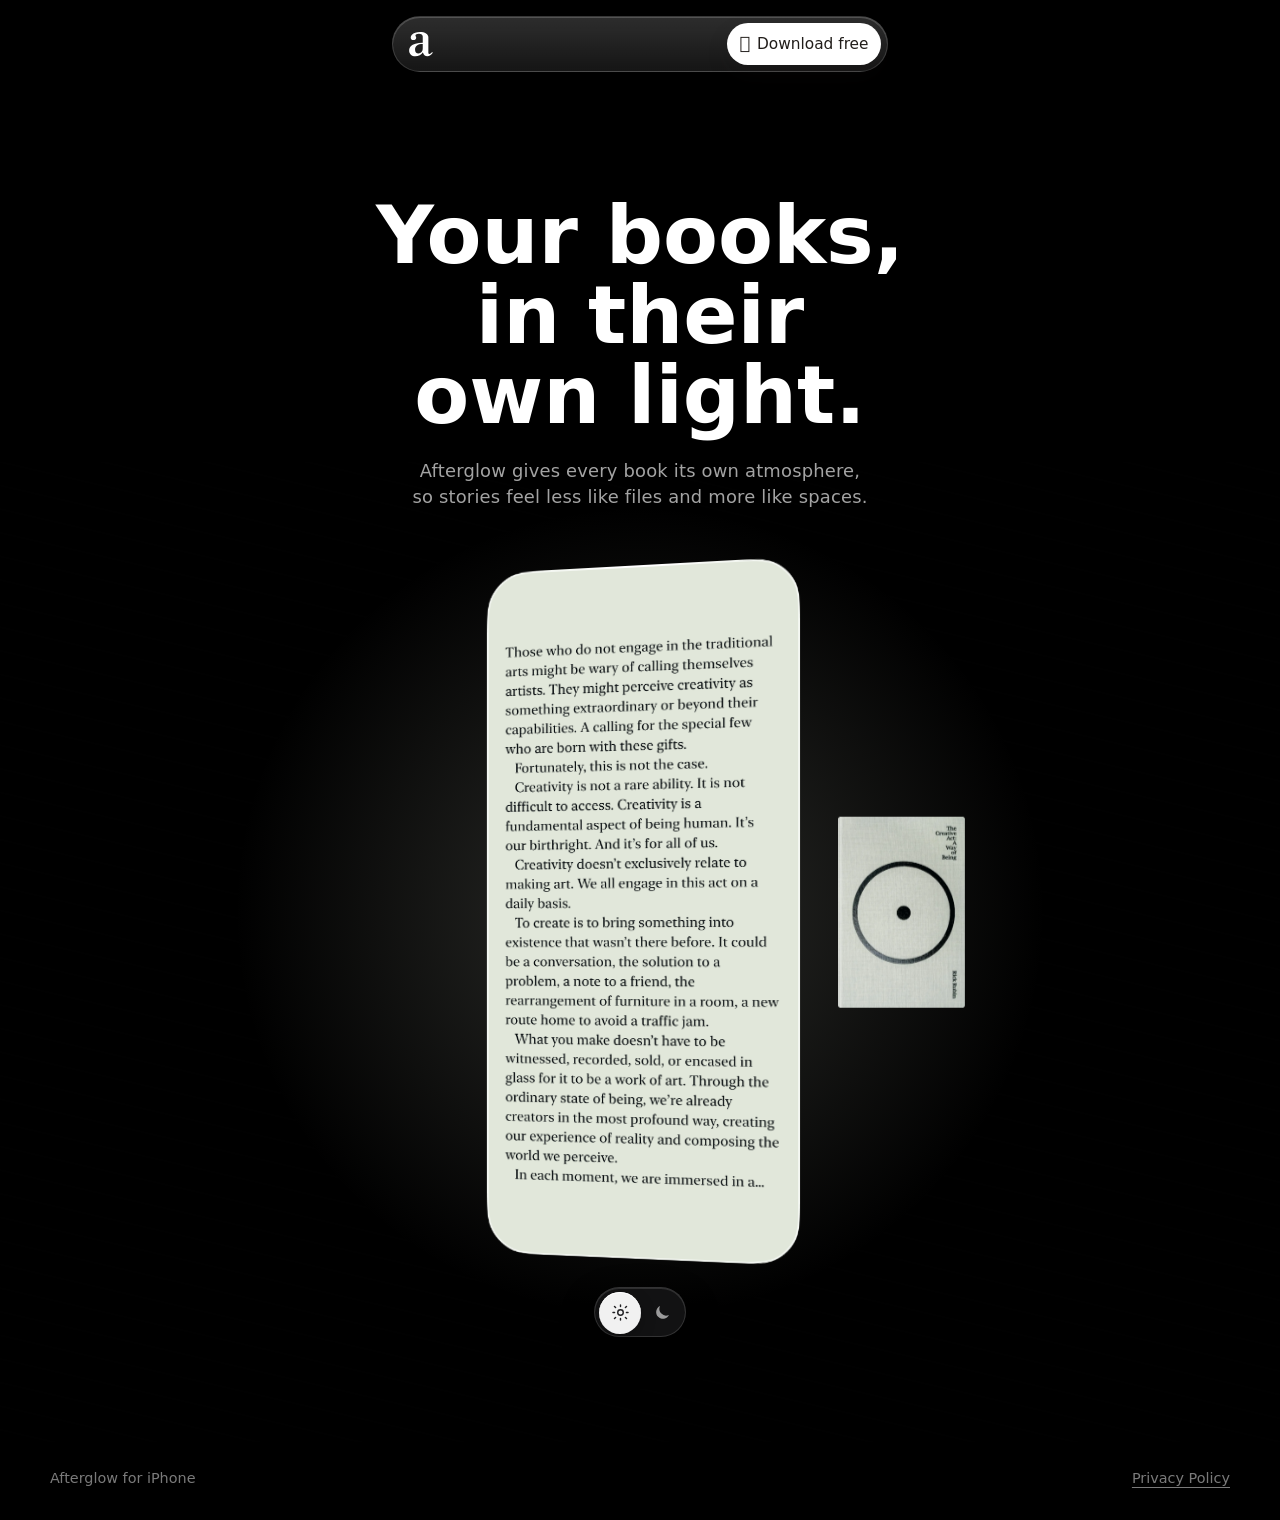
==== commit 6b64ff66: "Added QR code hover state to download button" ====
--- a/index.html
+++ b/index.html
@@ -30,10 +30,18 @@
         <a class="hero-tab-icon" href="/" aria-label="Afterglow home">
           <img src="header-logo.svg" alt="" width="328" height="328" decoding="async">
         </a>
-        <a class="header-download hero-tab-download" href="https://apps.apple.com/us/app/afterglow-epub-reader/id6767642581" aria-label="Download Afterglow on the App Store">
-          <span aria-hidden="true"></span>
-          <span>Download free</span>
-        </a>
+        <span class="hero-tab-download-shell">
+          <a class="header-download hero-tab-download" href="https://apps.apple.com/us/app/afterglow-epub-reader/id6767642581" aria-label="Download Afterglow on the App Store">
+            <span class="hero-tab-download-label" aria-hidden="true">
+              <span></span>
+              <span>Download free</span>
+            </span>
+            <span class="hero-tab-qr" aria-hidden="true">
+              <img src="qr-code.svg" alt="" width="300" height="300" decoding="async">
+              <span>Scan to download</span>
+            </span>
+          </a>
+        </span>
       </nav>
       <section class="temp-main" aria-label="Download Afterglow">
         <div class="temp-app-lockup">
@@ -72,6 +80,6 @@
       <a href="privacy.html">Privacy Policy</a>
     </footer>
     <script src="books/catalog.js" defer></script>
-    <script src="script.js" defer></script>
+    <script src="script.js?v=20260812-2" defer></script>
   </body>
 </html>
--- a/styles.css
+++ b/styles.css
@@ -507,13 +507,112 @@
 }
 
 .hero-tab-download {
+  position: absolute;
+  top: 0;
+  right: 0;
+  z-index: 1;
+  justify-content: center;
+  width: 154px;
+  height: 42px;
   min-height: 42px;
-  padding: 0 17px;
-}
-
-.hero-tab-download > span[aria-hidden="true"] {
+  overflow: hidden;
+  padding: 0;
+  border-radius: 21px;
+  transform-origin: top right;
+  transition:
+    width 520ms cubic-bezier(.2, .9, .25, 1),
+    height 520ms cubic-bezier(.2, .9, .25, 1),
+    border-radius 520ms cubic-bezier(.2, .9, .25, 1),
+    box-shadow 520ms cubic-bezier(.2, .9, .25, 1);
+  will-change: width, height;
+}
+
+.hero-tab-download-shell {
+  position: relative;
+  display: block;
+  flex: 0 0 154px;
+  width: 154px;
+  height: 42px;
+}
+
+.hero-tab-download-shell.is-cursor-hidden,
+.hero-tab-download-shell.is-cursor-hidden * {
+  cursor: none;
+}
+
+.hero-tab-download-label {
+  position: absolute;
+  inset: 0;
+  display: flex;
+  align-items: center;
+  justify-content: center;
+  gap: 7px;
+  white-space: nowrap;
+  transition:
+    opacity 180ms ease,
+    transform 300ms cubic-bezier(.2, .9, .25, 1);
+}
+
+.hero-tab-download-label > span:first-child {
   font-size: 1.14em;
   line-height: 1;
+}
+
+.hero-tab-download:focus-visible {
+  outline: 3px solid #fff;
+  outline-offset: 3px;
+}
+
+.hero-tab-qr {
+  position: absolute;
+  top: 10px;
+  left: 50%;
+  display: grid;
+  justify-items: center;
+  gap: 5px;
+  width: 180px;
+  color: #211d1a;
+  font-size: .72rem;
+  font-weight: 600;
+  letter-spacing: .01em;
+  opacity: 0;
+  transform: translate(-50%, 12px) scale(.84);
+  transition:
+    opacity 180ms ease,
+    transform 420ms cubic-bezier(.2, .9, .25, 1);
+}
+
+.hero-tab-qr img {
+  display: block;
+  width: 180px;
+  height: 180px;
+  border-radius: 12px;
+  image-rendering: pixelated;
+}
+
+@media (hover: hover) and (pointer: fine) {
+  .hero-tab-download-shell:hover .hero-tab-download,
+  .hero-tab-download:focus-visible {
+    width: 200px;
+    height: 222px;
+    border-radius: 22px;
+    box-shadow:
+      0 24px 52px rgb(0 0 0 / 28%),
+      inset 0 1px 0 rgb(255 255 255 / 82%);
+  }
+
+  .hero-tab-download-shell:hover .hero-tab-download-label,
+  .hero-tab-download:focus-visible .hero-tab-download-label {
+    opacity: 0;
+    transform: translateY(-12px) scale(.92);
+  }
+
+  .hero-tab-download-shell:hover .hero-tab-qr,
+  .hero-tab-download:focus-visible .hero-tab-qr {
+    opacity: 1;
+    transform: translate(-50%, 0) scale(1);
+    transition-delay: 100ms;
+  }
 }
 
 .temp-headline {
